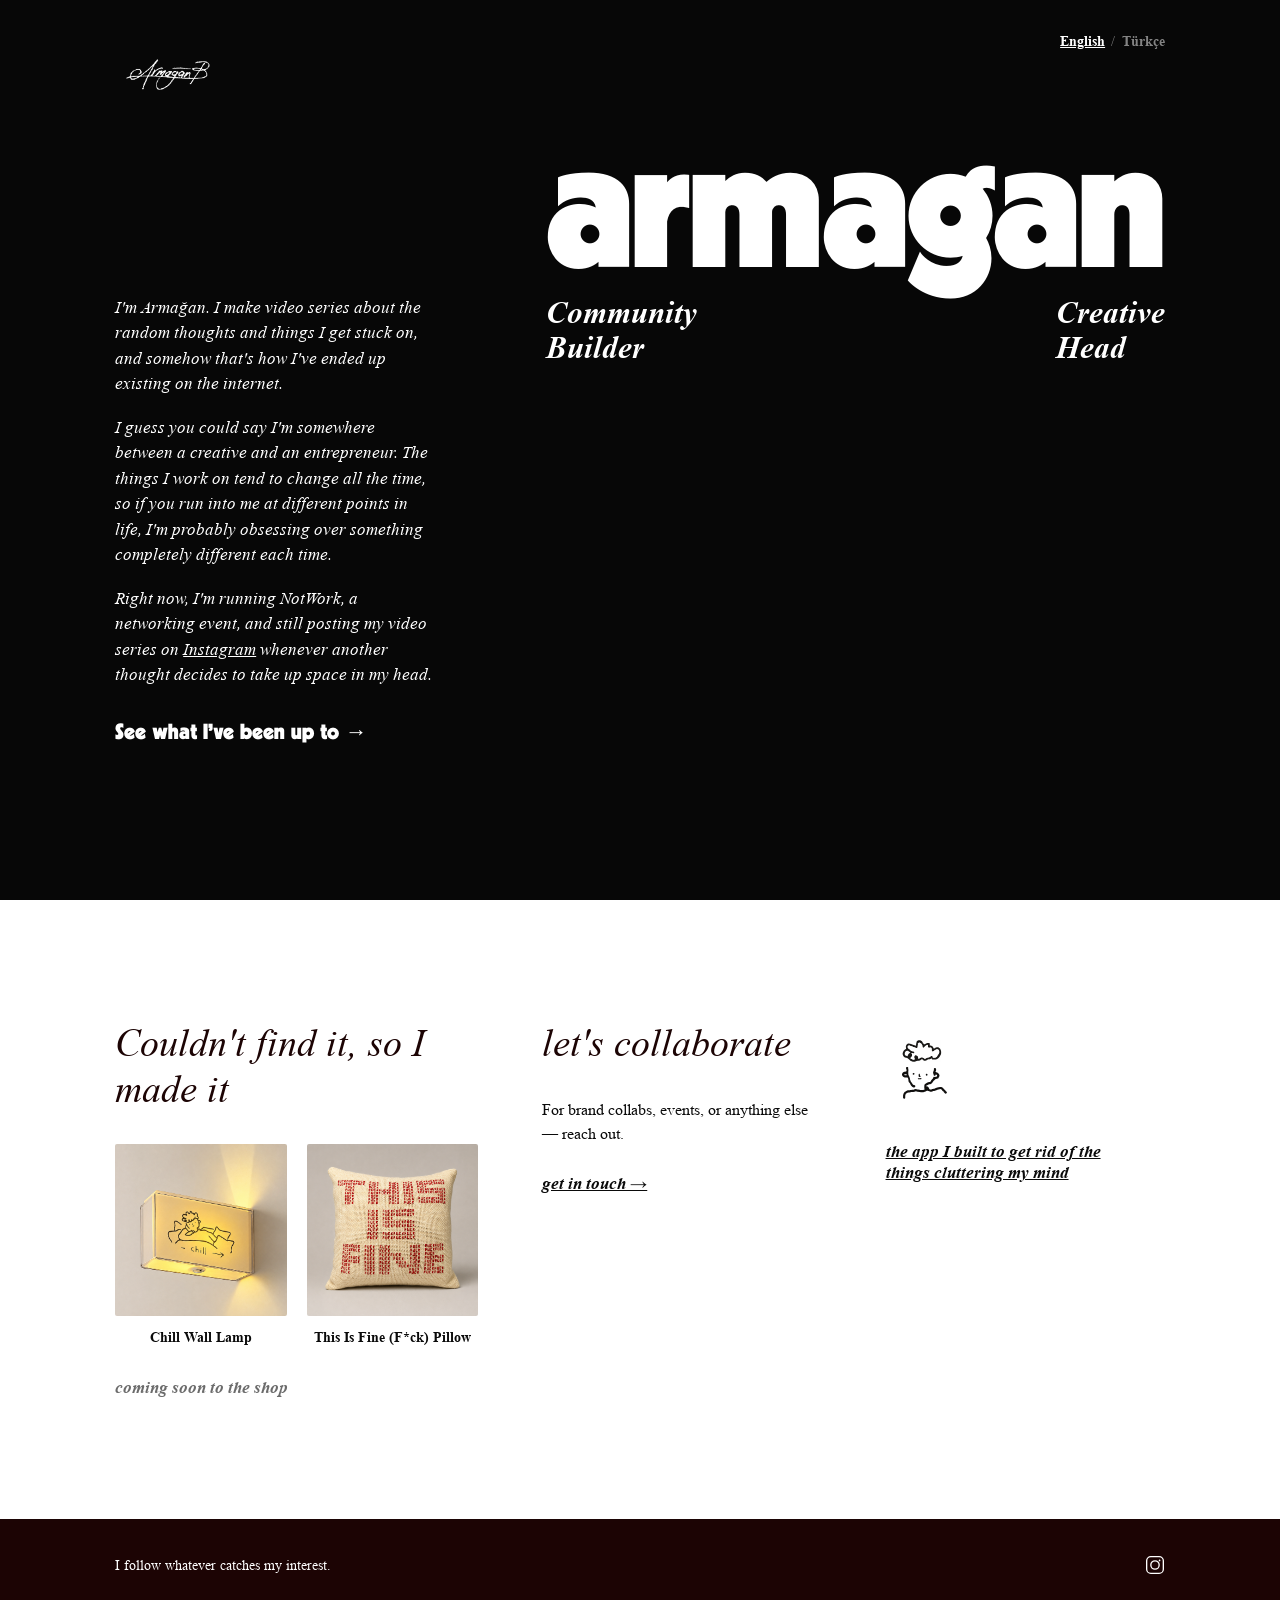
==== index.html @ 815c0c8a "Add Vercel Web Analytics tracking script to all pages Co-Authored-By: Claude Sonnet 5 <noreply@anthr" ====
<!DOCTYPE html>
<html lang="en">
<head>
  <meta charset="UTF-8" />
  <meta name="viewport" content="width=device-width, initial-scale=1.0" />
  <title>armagan</title>
  <link rel="stylesheet" href="assets/css/styles.css" />
</head>
<body>
  <main class="hero">
    <video class="hero__bg" autoplay muted loop playsinline>
      <source src="assets/img/banner_video_updated.mp4" type="video/mp4" />
    </video>
    <div class="hero__overlay"></div>

    <img class="hero__logo" src="assets/img/logo.png" alt="Armagan B signature logo" />

    <div class="lang-toggle">
      <button type="button" data-lang="en">English</button>
      <span>/</span>
      <button type="button" data-lang="tr">Türkçe</button>
    </div>

    <div class="hero__center">
      <h1 class="hero__name">armagan</h1>
      <div class="hero__tags">
        <span class="hero__tag" data-i18n="tag1">Community<br />Builder</span>
        <span class="hero__tag" data-i18n="tag2">Creative<br />Head</span>
      </div>
    </div>

    <div class="hero__intro">
      <p data-i18n="bio1">
        I'm Armağan. I make video series about the random thoughts and things I get stuck on,
        and somehow that's how I've ended up existing on the internet.
      </p>
      <p data-i18n="bio2">
        I guess you could say I'm somewhere between a creative and an entrepreneur. The things
        I work on tend to change all the time, so if you run into me at different points in
        life, I'm probably obsessing over something completely different each time.
      </p>
      <p data-i18n="bio3">
        Right now, I'm running NotWork, a networking event, and still posting my video series on
        <a href="https://www.instagram.com/armmagan/" target="_blank" rel="noopener">Instagram</a>
        whenever another thought decides to take up space in my head.
      </p>
      <p class="hero__more">
        <a href="updates.html" data-i18n="more">See what I've been up to &rarr;</a>
      </p>
    </div>
  </main>

  <section class="showcase">
    <div class="showcase__col showcase__col--shop">
      <h2 class="showcase__heading" data-i18n="shopHeading">shop</h2>
      <div class="showcase__products">
        <a class="showcase__product" href="chill-wall-lamp.html">
          <img class="showcase__swatch" src="assets/img/item-lamp.png" alt="Chill Wall Lamp" />
          <p class="showcase__product-name" data-i18n="item1Name">Chill Wall Lamp</p>
        </a>
        <div class="showcase__product">
          <img class="showcase__swatch" src="assets/img/item-pillow.png" alt="This Is Fine (F*ck) Pillow" />
          <p class="showcase__product-name" data-i18n="item2Name">This Is Fine (F*ck) Pillow</p>
        </div>
      </div>
      <span class="showcase__cta showcase__cta--soon" data-i18n="shopCta">coming soon to the shop</span>
    </div>

    <div class="showcase__col showcase__col--contact">
      <h2 class="showcase__heading" data-i18n="collabHeading">let's collaborate</h2>
      <p class="showcase__copy" data-i18n="collabCopy">For brand collabs, events, or anything else &mdash; reach out.</p>
      <a class="showcase__cta" href="mailto:armagan@notwork.me" data-i18n="collabCta">get in touch &rarr;</a>
    </div>

    <div class="showcase__col showcase__col--app">
      <a class="showcase__app" href="https://www.armaganbicer.com/pop">
        <img class="showcase__app-icon" src="assets/img/patlat-icon.svg" alt="Patlat" />
        <span class="showcase__cta" data-i18n="appCta">the app I built to get rid of the things cluttering my mind</span>
      </a>
    </div>
  </section>

  <footer class="site-footer">
    <p data-i18n="footer">made with curiosity, by armagan</p>
    <div class="site-footer__social">
      <a href="https://www.instagram.com/armmagan/" target="_blank" rel="noopener" aria-label="Instagram">
        <svg width="20" height="20" viewBox="0 0 24 24" fill="none" stroke="currentColor" stroke-width="1.6">
          <rect x="2" y="2" width="20" height="20" rx="5" />
          <circle cx="12" cy="12" r="5" />
          <circle cx="17.5" cy="6.5" r="1" fill="currentColor" stroke="none" />
        </svg>
      </a>
    </div>
  </footer>

  <script src="assets/js/i18n.js"></script>
  <script defer src="/_vercel/insights/script.js"></script>
</body>
</html>
---- assets/css/styles.css ----
@font-face {
  font-family: 'SwellTR';
  src: url('../fonts/SwellTR-Regular.otf') format('opentype');
  font-weight: normal;
  font-style: normal;
}

@font-face {
  font-family: 'Times New Roman';
  src: url('../fonts/Times New Roman.ttf') format('truetype');
  font-weight: normal;
  font-style: normal;
}

@font-face {
  font-family: 'Times New Roman';
  src: url('../fonts/Times New Roman Bold.ttf') format('truetype');
  font-weight: bold;
  font-style: normal;
}

@font-face {
  font-family: 'Times New Roman';
  src: url('../fonts/Times New Roman Italic.ttf') format('truetype');
  font-weight: normal;
  font-style: italic;
}

@font-face {
  font-family: 'Times New Roman';
  src: url('../fonts/Times New Roman Bold Italic.ttf') format('truetype');
  font-weight: bold;
  font-style: italic;
}

* {
  box-sizing: border-box;
}

html, body {
  margin: 0;
  padding: 0;
  height: 100%;
  background: #0a0a0a;
  color: #ffffff;
  font-family: 'Times New Roman', Times, serif;
}

a {
  color: inherit;
}

:root {
  --side-pad: clamp(24px, 9vw, 180px);
}

.hero {
  position: relative;
  z-index: 0;
  min-height: 100vh;
  padding: 40px var(--side-pad);
  display: grid;
  grid-template-columns: 1fr max-content;
  grid-template-rows: auto auto;
  align-content: center;
  column-gap: 110px;
  overflow: hidden;
}

.hero__bg {
  position: absolute;
  inset: 0;
  width: 100%;
  height: 100%;
  object-fit: cover;
  z-index: -2;
}

.hero__overlay {
  position: absolute;
  inset: 0;
  background: rgba(0, 0, 0, 0.35);
  z-index: -1;
}

.hero__logo {
  position: absolute;
  top: 32px;
  left: var(--side-pad);
  width: 112px;
  height: auto;
  z-index: 2;
}

.lang-toggle {
  position: absolute;
  top: 32px;
  right: var(--side-pad);
  z-index: 2;
  display: flex;
  align-items: center;
  gap: 6px;
  font-family: 'Times New Roman', Times, serif;
  font-size: 14px;
  letter-spacing: 0.05em;
}

.lang-toggle button {
  background: none;
  border: none;
  padding: 0;
  color: inherit;
  font-family: inherit;
  font-size: inherit;
  font-weight: bold;
  cursor: pointer;
  opacity: 0.5;
}

.lang-toggle button.is-active {
  opacity: 1;
  text-decoration: underline;
}

.lang-toggle span {
  opacity: 0.5;
}

.hero__center {
  display: contents;
}

.hero__name {
  grid-column: 2;
  grid-row: 1;
  font-family: 'SwellTR', cursive;
  font-weight: normal;
  font-size: clamp(90px, 14vw, 220px);
  line-height: 0.9;
  margin: 0;
}

.hero__tags {
  grid-column: 2;
  grid-row: 2;
  display: flex;
  justify-content: space-between;
  width: 100%;
  margin-top: 0;
}

.hero__tag {
  font-family: 'Times New Roman', Times, serif;
  font-weight: bold;
  font-style: italic;
  font-size: clamp(20px, 2.4vw, 32px);
  line-height: 1.15;
}

.hero__intro {
  grid-column: 1;
  grid-row: 2;
  align-self: start;
  justify-self: start;
  max-width: 380px;
  font-size: 17px;
  line-height: 1.5;
}

.hero__intro p {
  margin: 0 0 18px;
}

.hero__intro p:not(.hero__more) {
  font-style: italic;
}

.hero__intro a {
  text-decoration: underline;
}

.hero__more {
  margin-top: 28px !important;
}

.hero__more a {
  font-family: 'SwellTR', cursive;
  font-size: 22px;
  text-decoration: none;
}

@media (max-width: 900px) {
  .hero {
    grid-template-columns: 1fr;
    grid-template-rows: auto auto auto;
    row-gap: 24px;
    padding: 24px;
  }

  .hero__name {
    grid-column: 1;
    grid-row: 1;
  }

  .hero__tags {
    grid-column: 1;
    grid-row: 2;
  }

  .hero__intro {
    grid-column: 1;
    grid-row: 3;
    max-width: none;
  }
}

html:has(body.updates-page) {
  background: #ffffff;
}

body.updates-page,
body.product-page {
  height: auto;
  min-height: 100vh;
  background: #ffffff;
  color: #0a0a0a;
}

.product {
  display: flex;
  flex-wrap: wrap;
  gap: 64px;
  padding: 40px var(--side-pad) 100px;
  align-items: flex-start;
}

.product__media {
  flex: 1 1 380px;
  max-width: 480px;
}

.product__media img {
  display: block;
  width: 100%;
  border-radius: 2px;
}

.product__info {
  flex: 1 1 320px;
  max-width: 480px;
  padding-top: 16px;
}

.product__title {
  font-family: 'SwellTR', cursive;
  font-weight: normal;
  font-size: clamp(32px, 4.6vw, 56px);
  line-height: 1;
  margin: 0 0 20px;
  color: #1c0404;
}

.product__desc {
  font-size: 17px;
  line-height: 1.6;
  margin: 0 0 28px;
}

@media (max-width: 900px) {
  .product {
    padding: 24px 24px 64px;
  }
}

.page-nav {
  position: relative;
  display: flex;
  justify-content: space-between;
  align-items: center;
  padding: 32px var(--side-pad) 0;
}

.page-nav__back {
  margin: 0;
  font-weight: bold;
}

.updates-header {
  padding: 56px var(--side-pad) 20px;
  text-align: center;
}

.updates-header__title {
  font-family: 'SwellTR', cursive;
  font-weight: normal;
  font-style: normal;
  font-size: clamp(48px, 8vw, 110px);
  line-height: 1;
  margin: 0;
  color: #1c0404;
}

.updates-list {
  padding: 40px var(--side-pad) 100px;
  display: flex;
  flex-direction: column;
  gap: 80px;
}

.update-item {
  display: flex;
  flex-direction: column;
  align-items: flex-start;
  text-align: left;
  width: 100%;
  max-width: 720px;
  margin: 0 auto;
}

.update-item__head {
  display: flex;
  flex-direction: column;
  align-items: flex-start;
  gap: 8px;
}

.update-item__title {
  font-family: 'SwellTR', cursive;
  font-weight: normal;
  font-style: normal;
  font-size: clamp(32px, 4.6vw, 60px);
  line-height: 1;
  margin: 0;
  color: #1c0404;
}

.update-item__tag {
  font-style: italic;
  font-weight: normal;
  font-size: clamp(15px, 1.4vw, 19px);
  white-space: nowrap;
  opacity: 0.8;
}

.update-item__cta {
  display: inline-block;
  margin: -8px 0 28px;
}

.update-item__desc {
  max-width: 640px;
  margin: 14px 0 28px;
  font-size: clamp(15px, 1.4vw, 19px);
  line-height: 1.6;
}

.update-item__media--video {
  position: relative;
  width: 100%;
  max-width: 720px;
  aspect-ratio: 16 / 9;
}

.update-item__media--video iframe {
  position: absolute;
  inset: 0;
  width: 100%;
  height: 100%;
  border: 0;
}

.update-item__media--instagram {
  max-width: 540px;
}

.update-item__media--pair {
  display: flex;
  justify-content: flex-start;
  flex-wrap: wrap;
  gap: 24px;
  max-width: none;
  width: 100%;
}

.update-item__media--pair blockquote {
  flex: 1 1 320px;
  max-width: 400px;
}

.update-item__shot {
  display: block;
  flex: 1 1 220px;
  max-width: 260px;
  border-radius: 12px;
  border: 1px solid rgba(10, 10, 10, 0.12);
}

.updates-list__more {
  text-align: center;
  font-style: italic;
  opacity: 0.65;
  margin-top: 10px;
}

@media (max-width: 900px) {
  .page-nav,
  .updates-header,
  .updates-list {
    padding-left: 24px;
    padding-right: 24px;
  }

  .updates-list {
    gap: 56px;
  }
}

.showcase--single {
  grid-template-columns: 1fr;
  padding: 20px var(--side-pad) 100px;
}

.showcase {
  display: grid;
  grid-template-columns: 1.3fr 1fr 1fr;
  gap: 64px;
  padding: 120px var(--side-pad);
  background: #ffffff;
  color: #0a0a0a;
}

.showcase__heading {
  font-family: 'Times New Roman', Times, serif;
  font-style: italic;
  font-weight: normal;
  font-size: clamp(28px, 3vw, 42px);
  margin: 0 0 32px;
  color: #1c0404;
}

.showcase__products {
  display: flex;
  gap: 20px;
  margin-bottom: 32px;
}

.showcase__product {
  flex: 1;
  text-align: center;
  display: block;
  color: inherit;
  text-decoration: none;
}

.showcase__swatch {
  display: block;
  width: 100%;
  aspect-ratio: 1;
  object-fit: cover;
  border-radius: 2px;
  margin-bottom: 12px;
}

.showcase__product-name {
  margin: 0;
  font-weight: bold;
  font-size: 14px;
}

.showcase__product-price {
  margin: 4px 0 0;
  font-size: 13px;
  opacity: 0.65;
}

.showcase__copy {
  max-width: 320px;
  font-size: 16px;
  line-height: 1.5;
  margin: 0 0 28px;
}

.showcase__cta {
  display: inline-block;
  font-weight: bold;
  font-style: italic;
  font-size: 17px;
  text-decoration: underline;
}

.showcase__col--app {
  display: flex;
  align-items: flex-start;
}

.showcase__app {
  display: block;
  color: inherit;
  text-decoration: none;
  max-width: 220px;
}

.showcase__app-icon {
  display: block;
  width: 72px;
  height: auto;
  margin-bottom: 20px;
}

.showcase__app .showcase__cta {
  display: block;
}

.showcase__cta--soon {
  text-decoration: none;
  opacity: 0.6;
  cursor: default;
}

@media (max-width: 900px) {
  .showcase {
    grid-template-columns: 1fr;
    gap: 64px;
    padding: 64px 24px;
  }
}

.site-footer {
  background: #1c0404;
  color: #ffffff;
  padding: 24px var(--side-pad);
  display: flex;
  align-items: center;
  justify-content: space-between;
  font-size: 14px;
}

.site-footer__social {
  display: flex;
  gap: 12px;
}

.site-footer__social a {
  display: inline-flex;
}
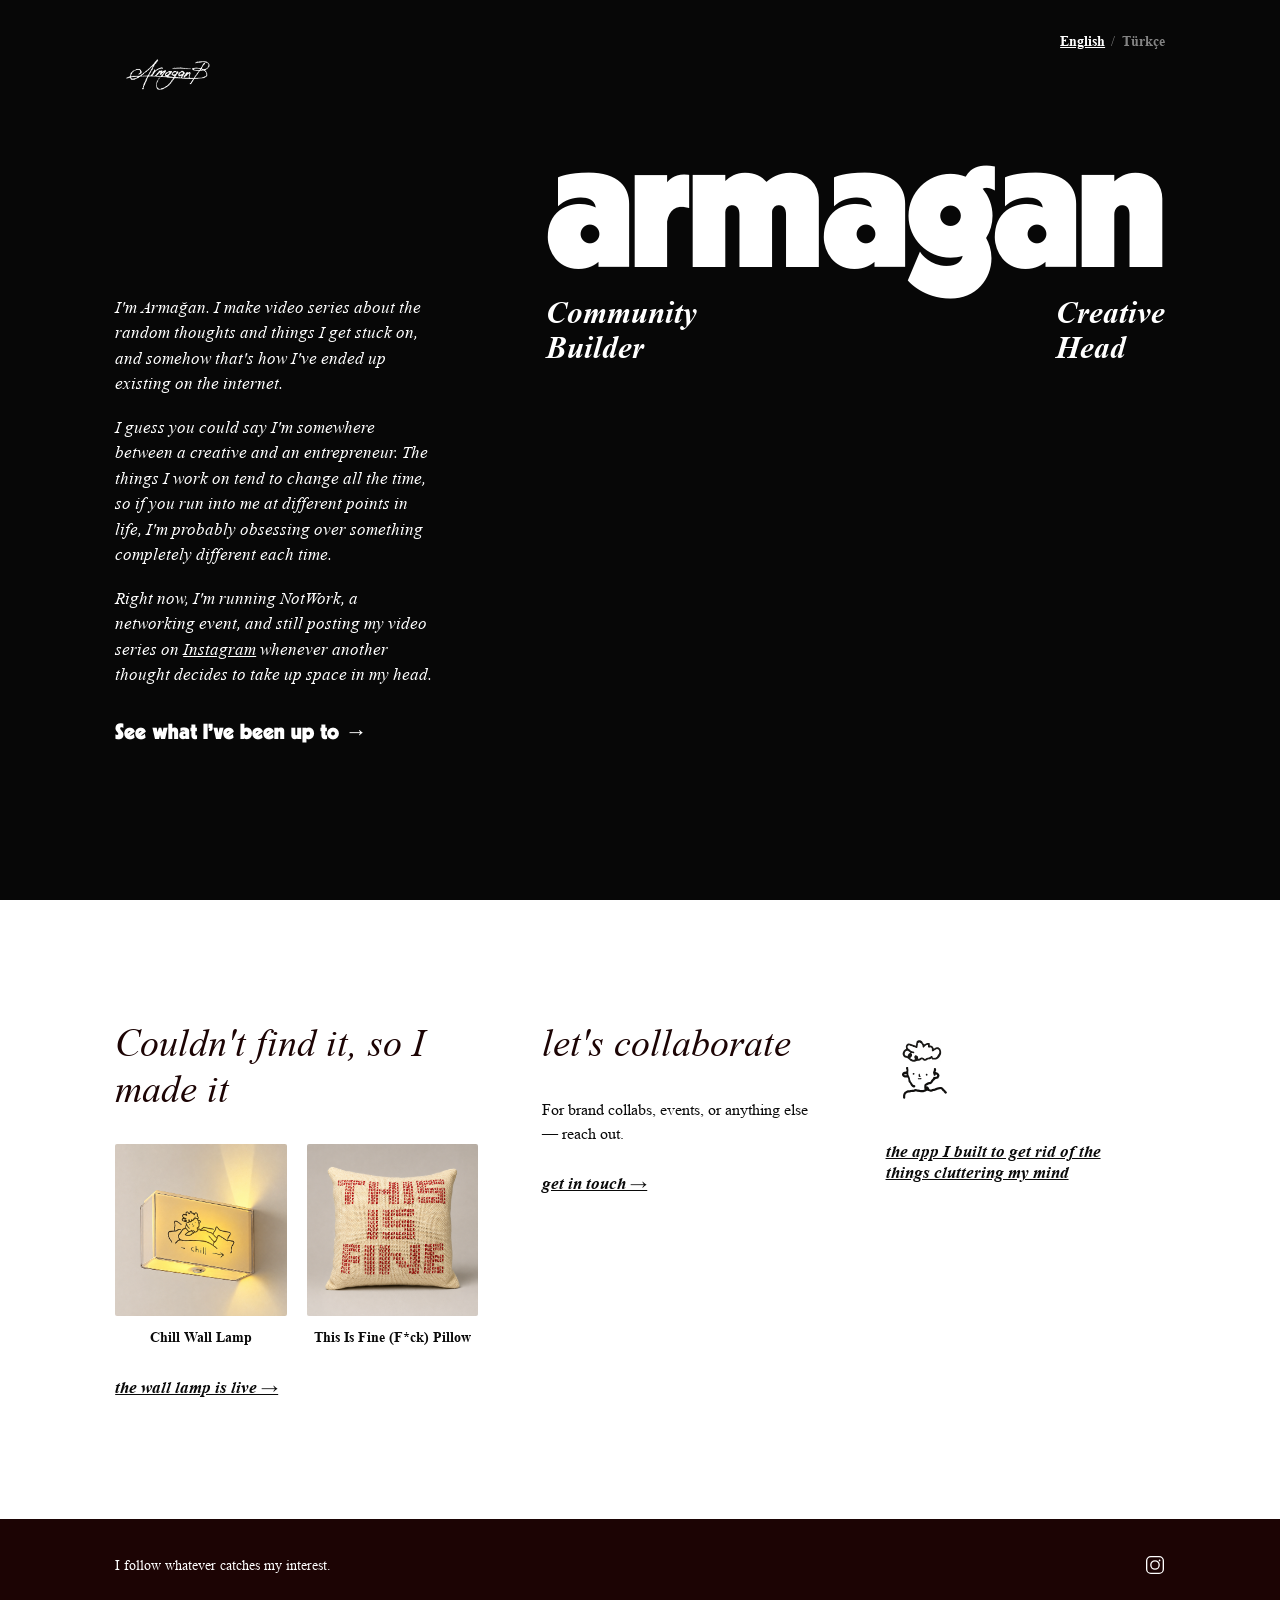
==== commit 57af6c6d: "Build out Chill Wall Lamp product page with real gallery and Shopier link - Add lifestyle photos, co" ====
--- a/index.html
+++ b/index.html
@@ -63,7 +63,7 @@
           <p class="showcase__product-name" data-i18n="item2Name">This Is Fine (F*ck) Pillow</p>
         </div>
       </div>
-      <span class="showcase__cta showcase__cta--soon" data-i18n="shopCta">coming soon to the shop</span>
+      <a class="showcase__cta" href="chill-wall-lamp.html" data-i18n="shopCta">the wall lamp is live &rarr;</a>
     </div>
 
     <div class="showcase__col showcase__col--contact">
--- a/assets/css/styles.css
+++ b/assets/css/styles.css
@@ -234,14 +234,34 @@
   align-items: flex-start;
 }
 
-.product__media {
+.product__media,
+.product__gallery {
   flex: 1 1 380px;
   max-width: 480px;
 }
 
-.product__media img {
-  display: block;
-  width: 100%;
+.product__media img,
+.product__gallery-main {
+  display: block;
+  width: 100%;
+  border-radius: 2px;
+}
+
+.product__gallery-main {
+  margin-bottom: 12px;
+}
+
+.product__gallery-grid {
+  display: grid;
+  grid-template-columns: repeat(3, 1fr);
+  gap: 10px;
+}
+
+.product__gallery-grid img {
+  display: block;
+  width: 100%;
+  aspect-ratio: 1;
+  object-fit: cover;
   border-radius: 2px;
 }
 
@@ -249,6 +269,54 @@
   flex: 1 1 320px;
   max-width: 480px;
   padding-top: 16px;
+}
+
+.product__price {
+  font-weight: bold;
+  font-size: 17px;
+  margin: -10px 0 20px;
+  opacity: 0.8;
+}
+
+.product__options {
+  margin: 0 0 24px;
+}
+
+.product__options-label {
+  font-weight: bold;
+  font-size: 13px;
+  text-transform: uppercase;
+  letter-spacing: 0.04em;
+  margin: 0 0 10px;
+  opacity: 0.7;
+}
+
+.product__swatches {
+  display: flex;
+  gap: 10px;
+}
+
+.product__swatch {
+  display: inline-block;
+  width: 26px;
+  height: 26px;
+  border-radius: 50%;
+  border: 1px solid rgba(10, 10, 10, 0.2);
+}
+
+.product__designs-chart {
+  display: block;
+  width: 100%;
+  max-width: 320px;
+  border-radius: 4px;
+  border: 1px solid rgba(10, 10, 10, 0.1);
+}
+
+.product__note {
+  font-size: 14px;
+  font-style: italic;
+  opacity: 0.75;
+  margin: 0 0 24px;
 }
 
 .product__title {
@@ -298,6 +366,16 @@
   line-height: 1;
   margin: 0;
   color: #1c0404;
+}
+
+.updates-header__note {
+  margin: 16px 0 0;
+  font-size: 14px;
+  font-style: italic;
+}
+
+.updates-header__note a {
+  text-decoration: underline;
 }
 
 .updates-list {
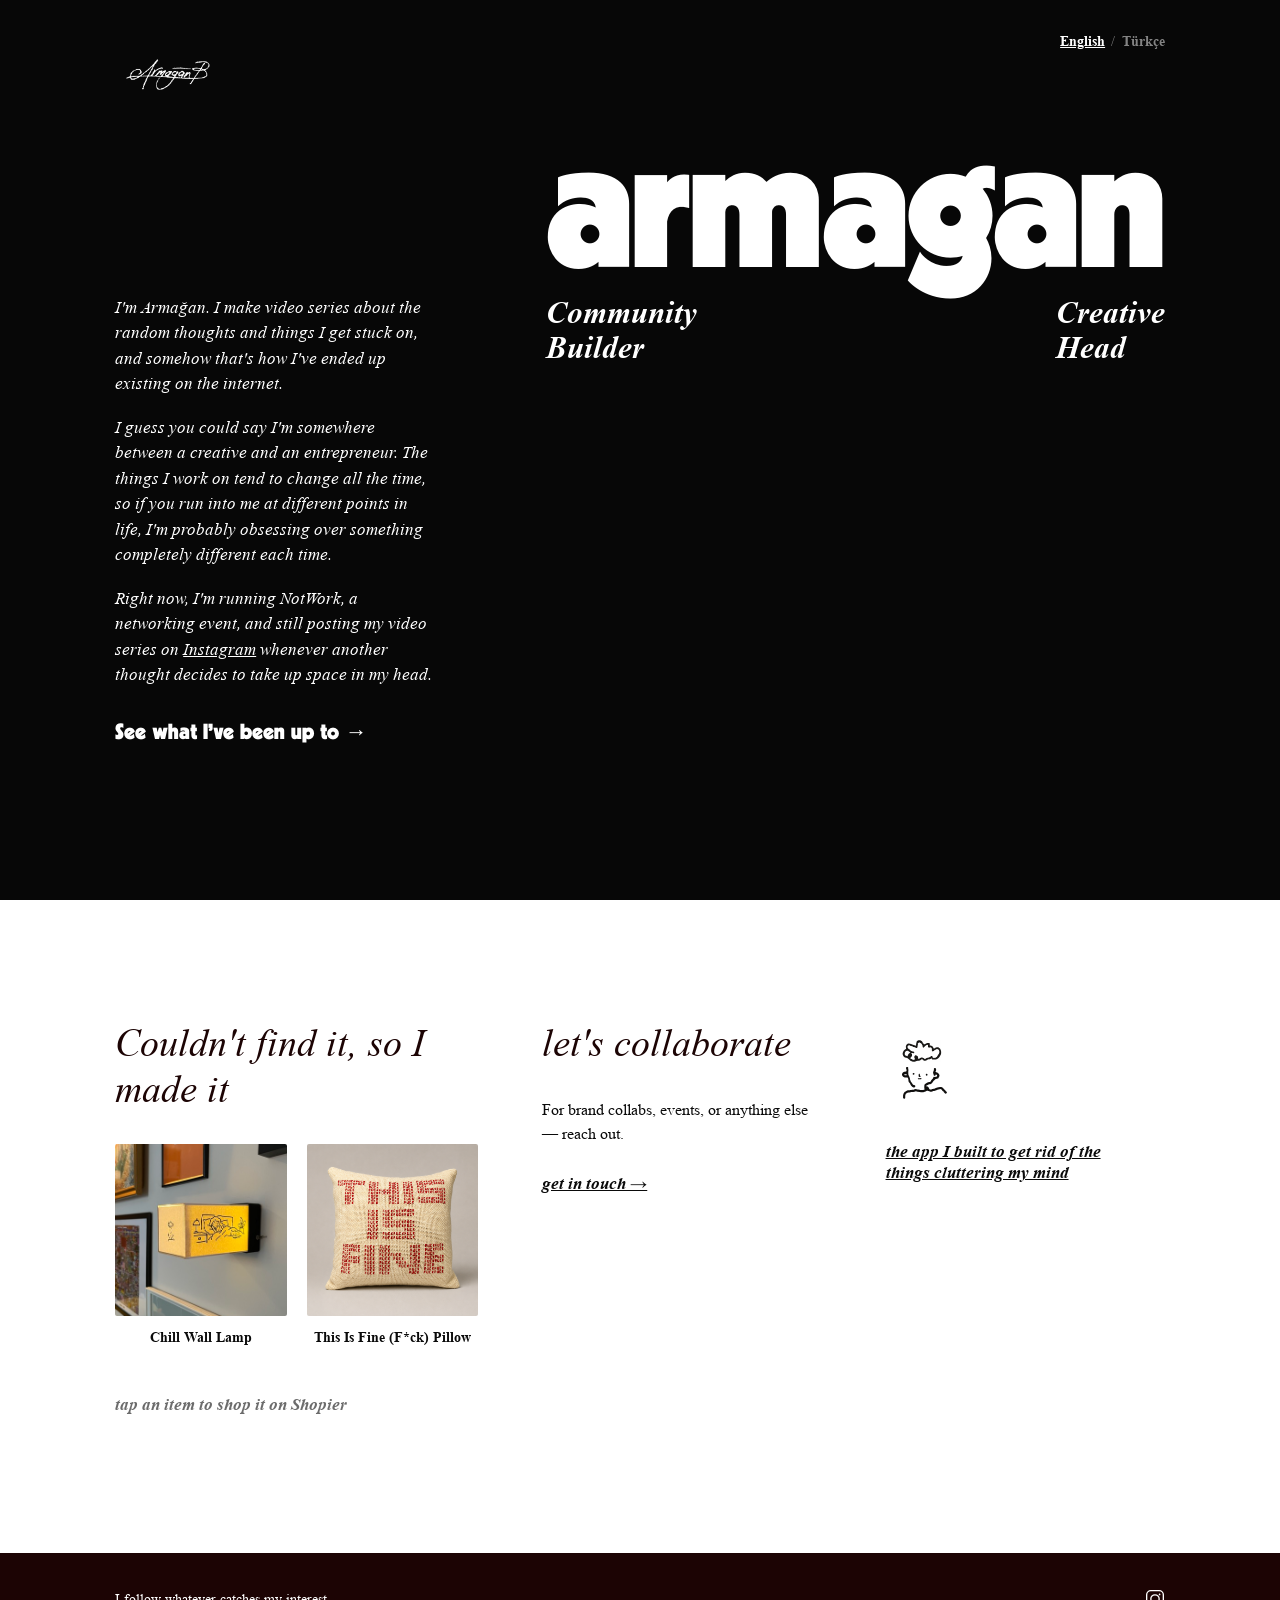
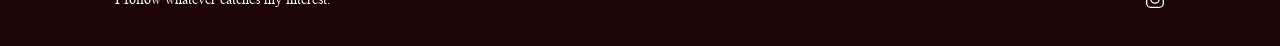
==== commit 69225798: "Link shop products directly to Shopier, use real lamp photos only - Remove the old placeholder lamp " ====
--- a/index.html
+++ b/index.html
@@ -54,16 +54,16 @@
     <div class="showcase__col showcase__col--shop">
       <h2 class="showcase__heading" data-i18n="shopHeading">shop</h2>
       <div class="showcase__products">
-        <a class="showcase__product" href="chill-wall-lamp.html">
-          <img class="showcase__swatch" src="assets/img/item-lamp.png" alt="Chill Wall Lamp" />
+        <a class="showcase__product" href="https://www.shopier.com/armmagan/50917402" target="_blank" rel="noopener">
+          <img class="showcase__swatch" src="assets/img/lamp-scene-gallery.jpg" alt="Chill Wall Lamp" />
           <p class="showcase__product-name" data-i18n="item1Name">Chill Wall Lamp</p>
         </a>
-        <div class="showcase__product">
+        <a class="showcase__product" href="https://www.shopier.com/armmagan/50918622" target="_blank" rel="noopener">
           <img class="showcase__swatch" src="assets/img/item-pillow.png" alt="This Is Fine (F*ck) Pillow" />
           <p class="showcase__product-name" data-i18n="item2Name">This Is Fine (F*ck) Pillow</p>
-        </div>
+        </a>
       </div>
-      <a class="showcase__cta" href="chill-wall-lamp.html" data-i18n="shopCta">the wall lamp is live &rarr;</a>
+      <p class="showcase__cta showcase__cta--soon" data-i18n="shopCta">tap an item to shop it on Shopier</p>
     </div>
 
     <div class="showcase__col showcase__col--contact">
--- a/assets/css/styles.css
+++ b/assets/css/styles.css
@@ -253,7 +253,7 @@
 
 .product__gallery-grid {
   display: grid;
-  grid-template-columns: repeat(3, 1fr);
+  grid-template-columns: repeat(2, 1fr);
   gap: 10px;
 }
 
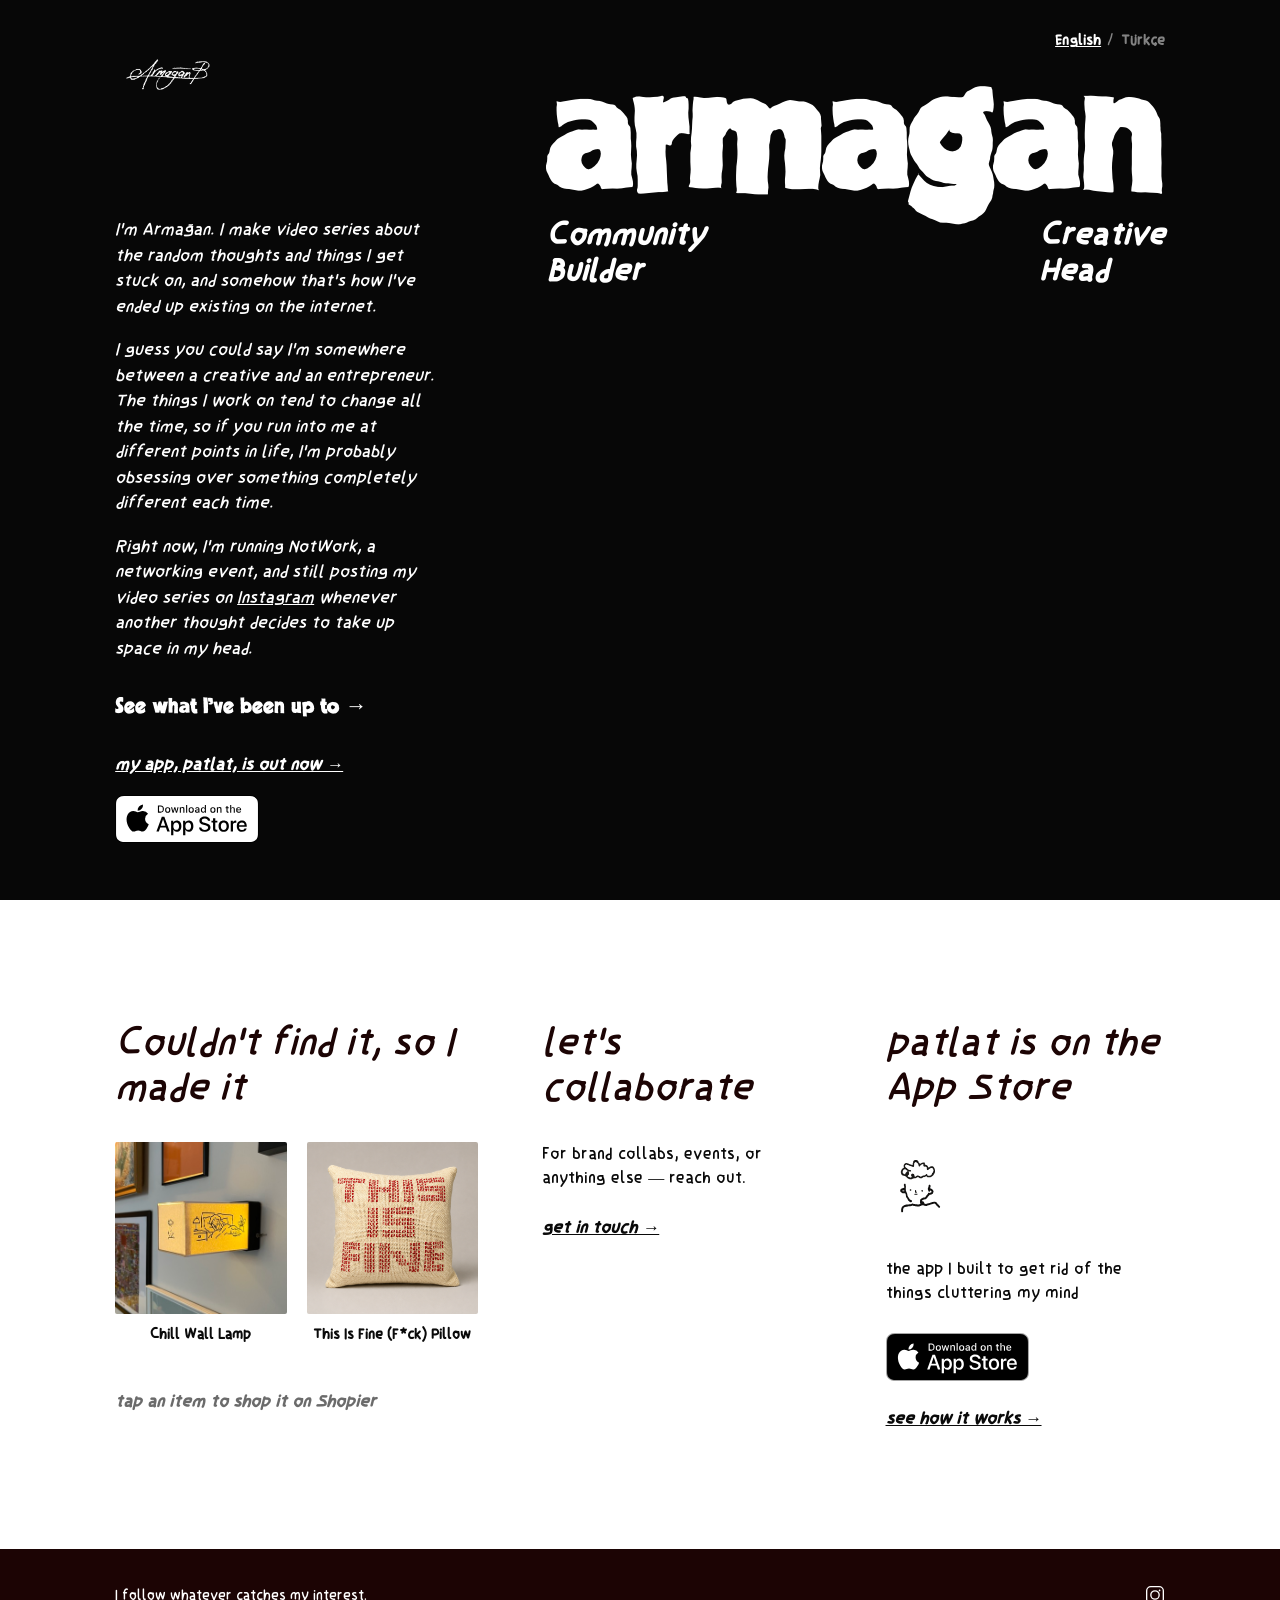
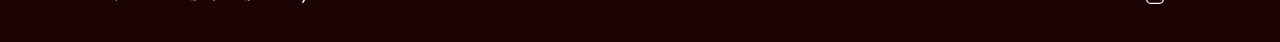
==== commit 8ba56cf6: "Add the patlat App Store badge + CTAs to the front page patlat is live on the App Store (https://app" ====
--- a/index.html
+++ b/index.html
@@ -47,6 +47,14 @@
       <p class="hero__more">
         <a href="updates.html" data-i18n="more">See what I've been up to &rarr;</a>
       </p>
+
+      <div class="hero__app">
+        <a class="hero__app-link" href="patlat-app/" data-i18n="appHero">my app, patlat, is out now &rarr;</a>
+        <a class="appstore-badge" href="https://apps.apple.com/us/app/patlat/id6810761516">
+          <img class="appstore-badge__img appstore-badge__en" src="assets/img/appstore/badge-white-en.svg" alt="Download patlat on the App Store" />
+          <img class="appstore-badge__img appstore-badge__tr" src="assets/img/appstore/badge-white-tr.svg" alt="patlat'ı App Store'dan indir" />
+        </a>
+      </div>
     </div>
   </main>
 
@@ -73,10 +81,18 @@
     </div>
 
     <div class="showcase__col showcase__col--app">
-      <a class="showcase__app" href="https://www.armaganbicer.com/pop">
+      <h2 class="showcase__heading" data-i18n="appHeading">patlat is on the App Store</h2>
+      <a class="showcase__app-iconlink" href="patlat-app/" aria-label="patlat">
         <img class="showcase__app-icon" src="assets/img/patlat-icon.svg" alt="Patlat" />
-        <span class="showcase__cta" data-i18n="appCta">the app I built to get rid of the things cluttering my mind</span>
       </a>
+      <p class="showcase__copy" data-i18n="appCta">the app I built to get rid of the things cluttering my mind</p>
+      <p class="showcase__badge">
+        <a class="appstore-badge" href="https://apps.apple.com/us/app/patlat/id6810761516">
+          <img class="appstore-badge__img appstore-badge__en" src="assets/img/appstore/badge-black-en.svg" alt="Download patlat on the App Store" />
+          <img class="appstore-badge__img appstore-badge__tr" src="assets/img/appstore/badge-black-tr.svg" alt="patlat'ı App Store'dan indir" />
+        </a>
+      </p>
+      <a class="showcase__cta" href="patlat-app/" data-i18n="appLearn">see how it works &rarr;</a>
     </div>
   </section>
 
--- a/assets/css/styles.css
+++ b/assets/css/styles.css
@@ -1,36 +1,15 @@
 @font-face {
-  font-family: 'SwellTR';
-  src: url('../fonts/SwellTR-Regular.otf') format('opentype');
+  font-family: 'Armiell';
+  src: url('../fonts/Armiell-Regular.otf') format('opentype');
   font-weight: normal;
   font-style: normal;
 }
 
 @font-face {
-  font-family: 'Times New Roman';
-  src: url('../fonts/Times New Roman.ttf') format('truetype');
+  font-family: 'Armi';
+  src: url('../fonts/Armi-Regular.ttf') format('truetype');
   font-weight: normal;
   font-style: normal;
-}
-
-@font-face {
-  font-family: 'Times New Roman';
-  src: url('../fonts/Times New Roman Bold.ttf') format('truetype');
-  font-weight: bold;
-  font-style: normal;
-}
-
-@font-face {
-  font-family: 'Times New Roman';
-  src: url('../fonts/Times New Roman Italic.ttf') format('truetype');
-  font-weight: normal;
-  font-style: italic;
-}
-
-@font-face {
-  font-family: 'Times New Roman';
-  src: url('../fonts/Times New Roman Bold Italic.ttf') format('truetype');
-  font-weight: bold;
-  font-style: italic;
 }
 
 * {
@@ -43,7 +22,7 @@
   height: 100%;
   background: #0a0a0a;
   color: #ffffff;
-  font-family: 'Times New Roman', Times, serif;
+  font-family: 'Armi', 'Times New Roman', Times, serif;
 }
 
 a {
@@ -100,7 +79,7 @@
   display: flex;
   align-items: center;
   gap: 6px;
-  font-family: 'Times New Roman', Times, serif;
+  font-family: 'Armi', 'Times New Roman', Times, serif;
   font-size: 14px;
   letter-spacing: 0.05em;
 }
@@ -133,7 +112,7 @@
 .hero__name {
   grid-column: 2;
   grid-row: 1;
-  font-family: 'SwellTR', cursive;
+  font-family: 'Armiell', cursive;
   font-weight: normal;
   font-size: clamp(90px, 14vw, 220px);
   line-height: 0.9;
@@ -150,7 +129,7 @@
 }
 
 .hero__tag {
-  font-family: 'Times New Roman', Times, serif;
+  font-family: 'Armi', 'Times New Roman', Times, serif;
   font-weight: bold;
   font-style: italic;
   font-size: clamp(20px, 2.4vw, 32px);
@@ -184,7 +163,7 @@
 }
 
 .hero__more a {
-  font-family: 'SwellTR', cursive;
+  font-family: 'Armiell', cursive;
   font-size: 22px;
   text-decoration: none;
 }
@@ -320,7 +299,7 @@
 }
 
 .product__title {
-  font-family: 'SwellTR', cursive;
+  font-family: 'Armiell', cursive;
   font-weight: normal;
   font-size: clamp(32px, 4.6vw, 56px);
   line-height: 1;
@@ -359,7 +338,7 @@
 }
 
 .updates-header__title {
-  font-family: 'SwellTR', cursive;
+  font-family: 'Armiell', cursive;
   font-weight: normal;
   font-style: normal;
   font-size: clamp(48px, 8vw, 110px);
@@ -403,7 +382,7 @@
 }
 
 .update-item__title {
-  font-family: 'SwellTR', cursive;
+  font-family: 'Armiell', cursive;
   font-weight: normal;
   font-style: normal;
   font-size: clamp(32px, 4.6vw, 60px);
@@ -478,6 +457,48 @@
   font-style: italic;
   opacity: 0.65;
   margin-top: 10px;
+}
+
+.updates-list__more a {
+  text-decoration: underline;
+}
+
+.pm-list {
+  margin: 0;
+  padding: 0;
+  list-style: none;
+  display: flex;
+  flex-direction: column;
+  gap: 16px;
+  max-width: 640px;
+}
+
+.pm-list li {
+  font-size: clamp(15px, 1.4vw, 19px);
+  line-height: 1.6;
+}
+
+.pm-shots {
+  display: flex;
+  gap: 16px;
+  overflow-x: auto;
+  padding: 8px var(--side-pad) 40px;
+  -webkit-overflow-scrolling: touch;
+}
+
+.pm-shots img {
+  flex: 0 0 auto;
+  width: 220px;
+  border-radius: 16px;
+  border: 1px solid rgba(10, 10, 10, 0.1);
+}
+
+html[lang="en"] .pm-shots--tr {
+  display: none;
+}
+
+html[lang="tr"] .pm-shots--en {
+  display: none;
 }
 
 @media (max-width: 900px) {
@@ -508,7 +529,7 @@
 }
 
 .showcase__heading {
-  font-family: 'Times New Roman', Times, serif;
+  font-family: 'Armi', 'Times New Roman', Times, serif;
   font-style: italic;
   font-weight: normal;
   font-size: clamp(28px, 3vw, 42px);
@@ -567,26 +588,68 @@
 }
 
 .showcase__col--app {
-  display: flex;
-  align-items: flex-start;
-}
-
-.showcase__app {
-  display: block;
-  color: inherit;
-  text-decoration: none;
-  max-width: 220px;
+  display: block;
+}
+
+.showcase__app-iconlink {
+  display: inline-block;
+  line-height: 0;
 }
 
 .showcase__app-icon {
   display: block;
-  width: 72px;
+  width: 64px;
   height: auto;
   margin-bottom: 20px;
 }
 
-.showcase__app .showcase__cta {
-  display: block;
+.showcase__badge {
+  margin: 0 0 24px;
+}
+
+/* official App Store badge — keep Apple's artwork unaltered, min height 40px,
+   at least a quarter of the badge height as clear space around it */
+.appstore-badge {
+  display: inline-block;
+  line-height: 0;
+}
+
+.appstore-badge__img {
+  display: block;
+  height: 48px;
+  width: auto;
+}
+
+.appstore-badge:focus-visible {
+  outline: 2px solid currentColor;
+  outline-offset: 6px;
+}
+
+html[lang="en"] .appstore-badge__tr {
+  display: none;
+}
+
+html[lang="tr"] .appstore-badge__en {
+  display: none;
+}
+
+.hero__app {
+  margin-top: 30px;
+  display: flex;
+  flex-direction: column;
+  align-items: flex-start;
+  gap: 16px;
+}
+
+.hero__app-link {
+  font-weight: bold;
+  font-style: italic;
+  font-size: 17px;
+  text-decoration: underline;
+}
+
+.pm-cta {
+  margin: 28px 0 0;
 }
 
 .showcase__cta--soon {
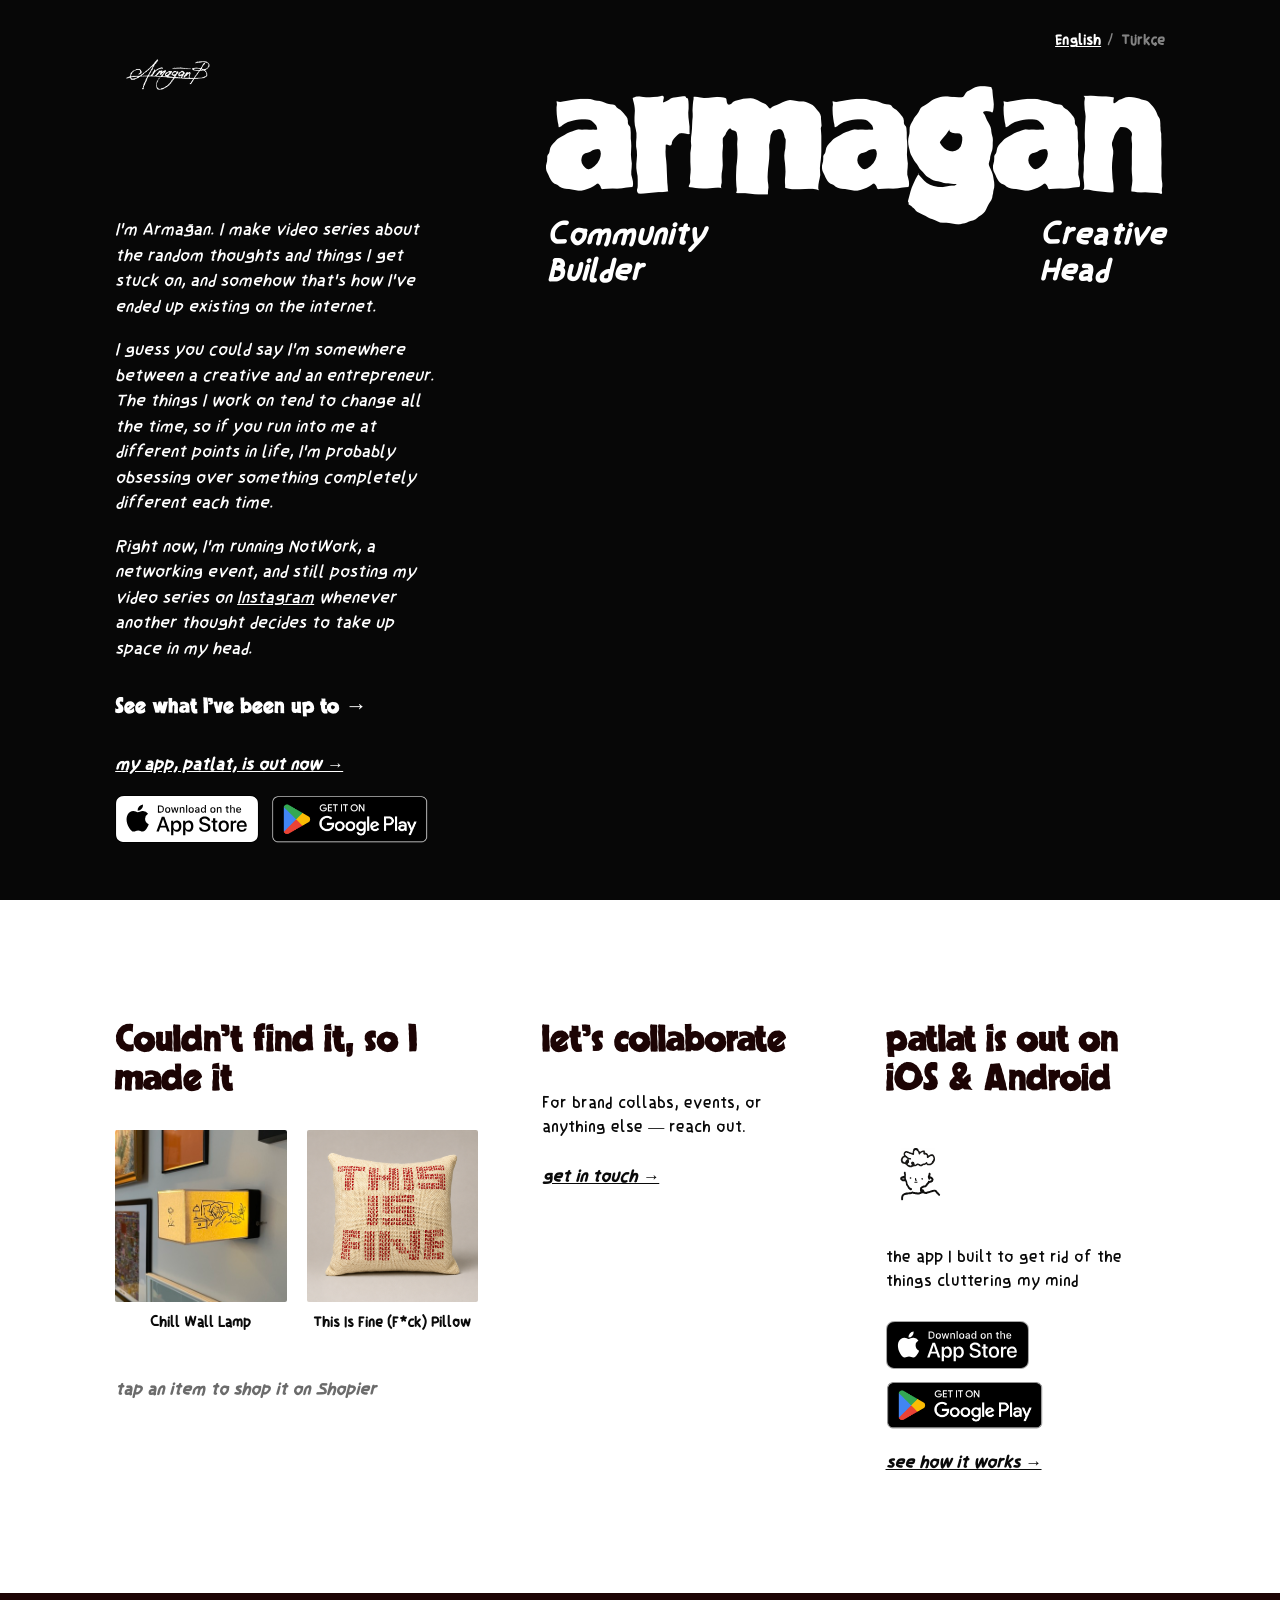
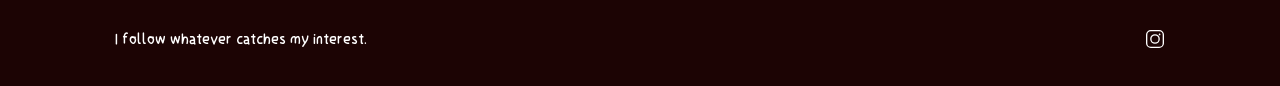
==== commit 15ede02d: "Add Google Play badge + link; section headings in Armiell Co-Authored-By: Claude Sonnet 5.5 <noreply" ====
--- a/index.html
+++ b/index.html
@@ -50,10 +50,16 @@
 
       <div class="hero__app">
         <a class="hero__app-link" href="patlat-app/" data-i18n="appHero">my app, patlat, is out now &rarr;</a>
+        <div class="hero__app-badges">
         <a class="appstore-badge" href="https://apps.apple.com/us/app/patlat/id6810761516">
           <img class="appstore-badge__img appstore-badge__en" src="assets/img/appstore/badge-white-en.svg" alt="Download patlat on the App Store" />
           <img class="appstore-badge__img appstore-badge__tr" src="assets/img/appstore/badge-white-tr.svg" alt="patlat'ı App Store'dan indir" />
         </a>
+        <a class="appstore-badge" href="https://play.google.com/store/apps/details?id=com.armaganbicer.patlat">
+          <img class="appstore-badge__img appstore-badge__en" src="assets/img/googleplay/badge-en.png" alt="Get patlat on Google Play" />
+          <img class="appstore-badge__img appstore-badge__tr" src="assets/img/googleplay/badge-tr.png" alt="patlat'ı Google Play'den edinin" />
+        </a>
+        </div>
       </div>
     </div>
   </main>
@@ -91,6 +97,10 @@
           <img class="appstore-badge__img appstore-badge__en" src="assets/img/appstore/badge-black-en.svg" alt="Download patlat on the App Store" />
           <img class="appstore-badge__img appstore-badge__tr" src="assets/img/appstore/badge-black-tr.svg" alt="patlat'ı App Store'dan indir" />
         </a>
+        <a class="appstore-badge" href="https://play.google.com/store/apps/details?id=com.armaganbicer.patlat">
+          <img class="appstore-badge__img appstore-badge__en" src="assets/img/googleplay/badge-en.png" alt="Get patlat on Google Play" />
+          <img class="appstore-badge__img appstore-badge__tr" src="assets/img/googleplay/badge-tr.png" alt="patlat'ı Google Play'den edinin" />
+        </a>
       </p>
       <a class="showcase__cta" href="patlat-app/" data-i18n="appLearn">see how it works &rarr;</a>
     </div>
--- a/assets/css/styles.css
+++ b/assets/css/styles.css
@@ -529,8 +529,8 @@
 }
 
 .showcase__heading {
-  font-family: 'Armi', 'Times New Roman', Times, serif;
-  font-style: italic;
+  font-family: 'Armiell', cursive;
+  font-style: normal;
   font-weight: normal;
   font-size: clamp(28px, 3vw, 42px);
   margin: 0 0 32px;
@@ -607,6 +607,15 @@
   margin: 0 0 24px;
 }
 
+.showcase__badge,
+.pm-cta,
+.hero__app-badges {
+  display: flex;
+  flex-wrap: wrap;
+  align-items: center;
+  gap: 12px;
+}
+
 /* official App Store badge — keep Apple's artwork unaltered, min height 40px,
    at least a quarter of the badge height as clear space around it */
 .appstore-badge {
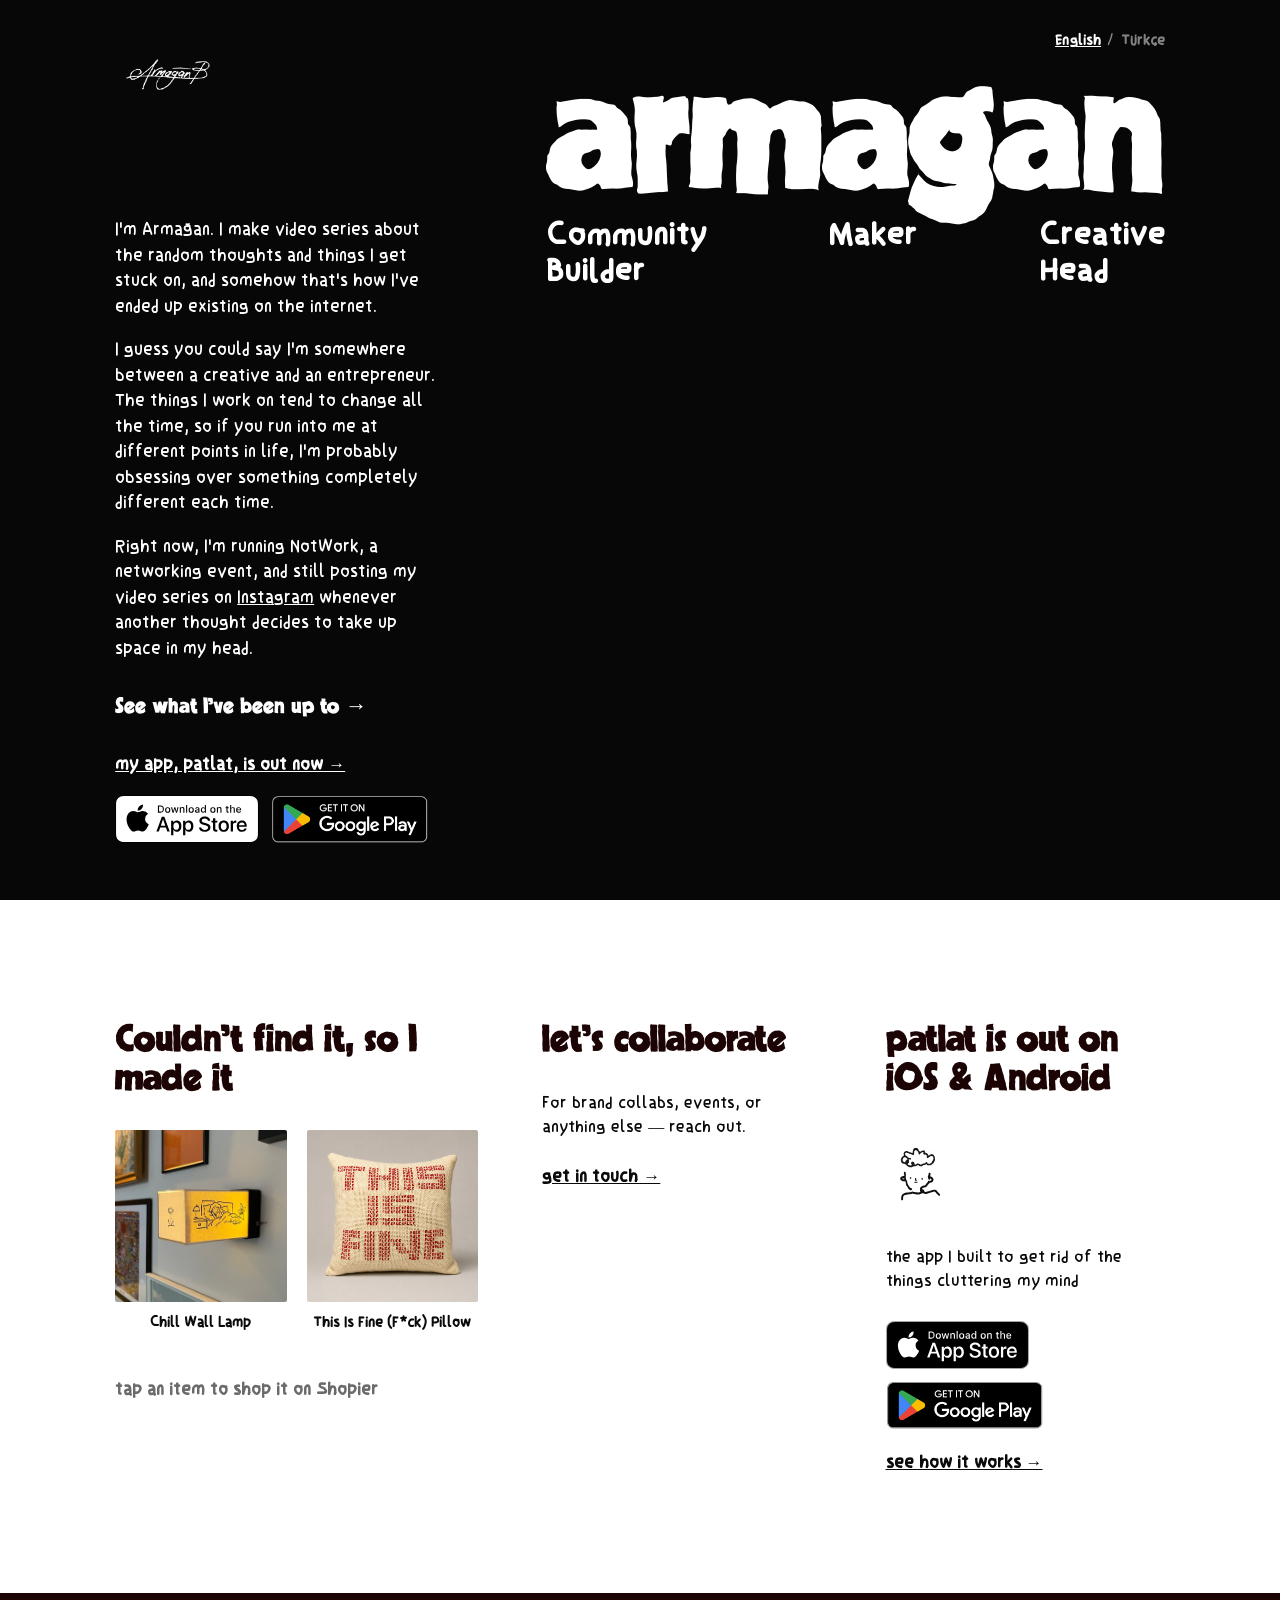
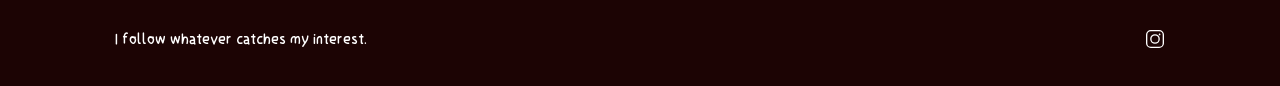
==== commit 8e3d8c47: "Drop faux italic on Armi; add Maker title under the name (EN/TR) Co-Authored-By: Claude Sonnet 5.5 <" ====
--- a/index.html
+++ b/index.html
@@ -25,6 +25,7 @@
       <h1 class="hero__name">armagan</h1>
       <div class="hero__tags">
         <span class="hero__tag" data-i18n="tag1">Community<br />Builder</span>
+        <span class="hero__tag" data-i18n="tagMaker">Maker</span>
         <span class="hero__tag" data-i18n="tag2">Creative<br />Head</span>
       </div>
     </div>
--- a/assets/css/styles.css
+++ b/assets/css/styles.css
@@ -131,7 +131,7 @@
 .hero__tag {
   font-family: 'Armi', 'Times New Roman', Times, serif;
   font-weight: bold;
-  font-style: italic;
+  font-style: normal;
   font-size: clamp(20px, 2.4vw, 32px);
   line-height: 1.15;
 }
@@ -151,7 +151,7 @@
 }
 
 .hero__intro p:not(.hero__more) {
-  font-style: italic;
+  font-style: normal;
 }
 
 .hero__intro a {
@@ -293,7 +293,7 @@
 
 .product__note {
   font-size: 14px;
-  font-style: italic;
+  font-style: normal;
   opacity: 0.75;
   margin: 0 0 24px;
 }
@@ -350,7 +350,7 @@
 .updates-header__note {
   margin: 16px 0 0;
   font-size: 14px;
-  font-style: italic;
+  font-style: normal;
 }
 
 .updates-header__note a {
@@ -392,7 +392,7 @@
 }
 
 .update-item__tag {
-  font-style: italic;
+  font-style: normal;
   font-weight: normal;
   font-size: clamp(15px, 1.4vw, 19px);
   white-space: nowrap;
@@ -454,7 +454,7 @@
 
 .updates-list__more {
   text-align: center;
-  font-style: italic;
+  font-style: normal;
   opacity: 0.65;
   margin-top: 10px;
 }
@@ -484,6 +484,14 @@
   overflow-x: auto;
   padding: 8px var(--side-pad) 40px;
   -webkit-overflow-scrolling: touch;
+}
+
+.pm-shots img:first-child {
+  margin-left: auto;
+}
+
+.pm-shots img:last-child {
+  margin-right: auto;
 }
 
 .pm-shots img {
@@ -582,7 +590,7 @@
 .showcase__cta {
   display: inline-block;
   font-weight: bold;
-  font-style: italic;
+  font-style: normal;
   font-size: 17px;
   text-decoration: underline;
 }
@@ -652,13 +660,14 @@
 
 .hero__app-link {
   font-weight: bold;
-  font-style: italic;
+  font-style: normal;
   font-size: 17px;
   text-decoration: underline;
 }
 
 .pm-cta {
   margin: 28px 0 0;
+  justify-content: center;
 }
 
 .showcase__cta--soon {
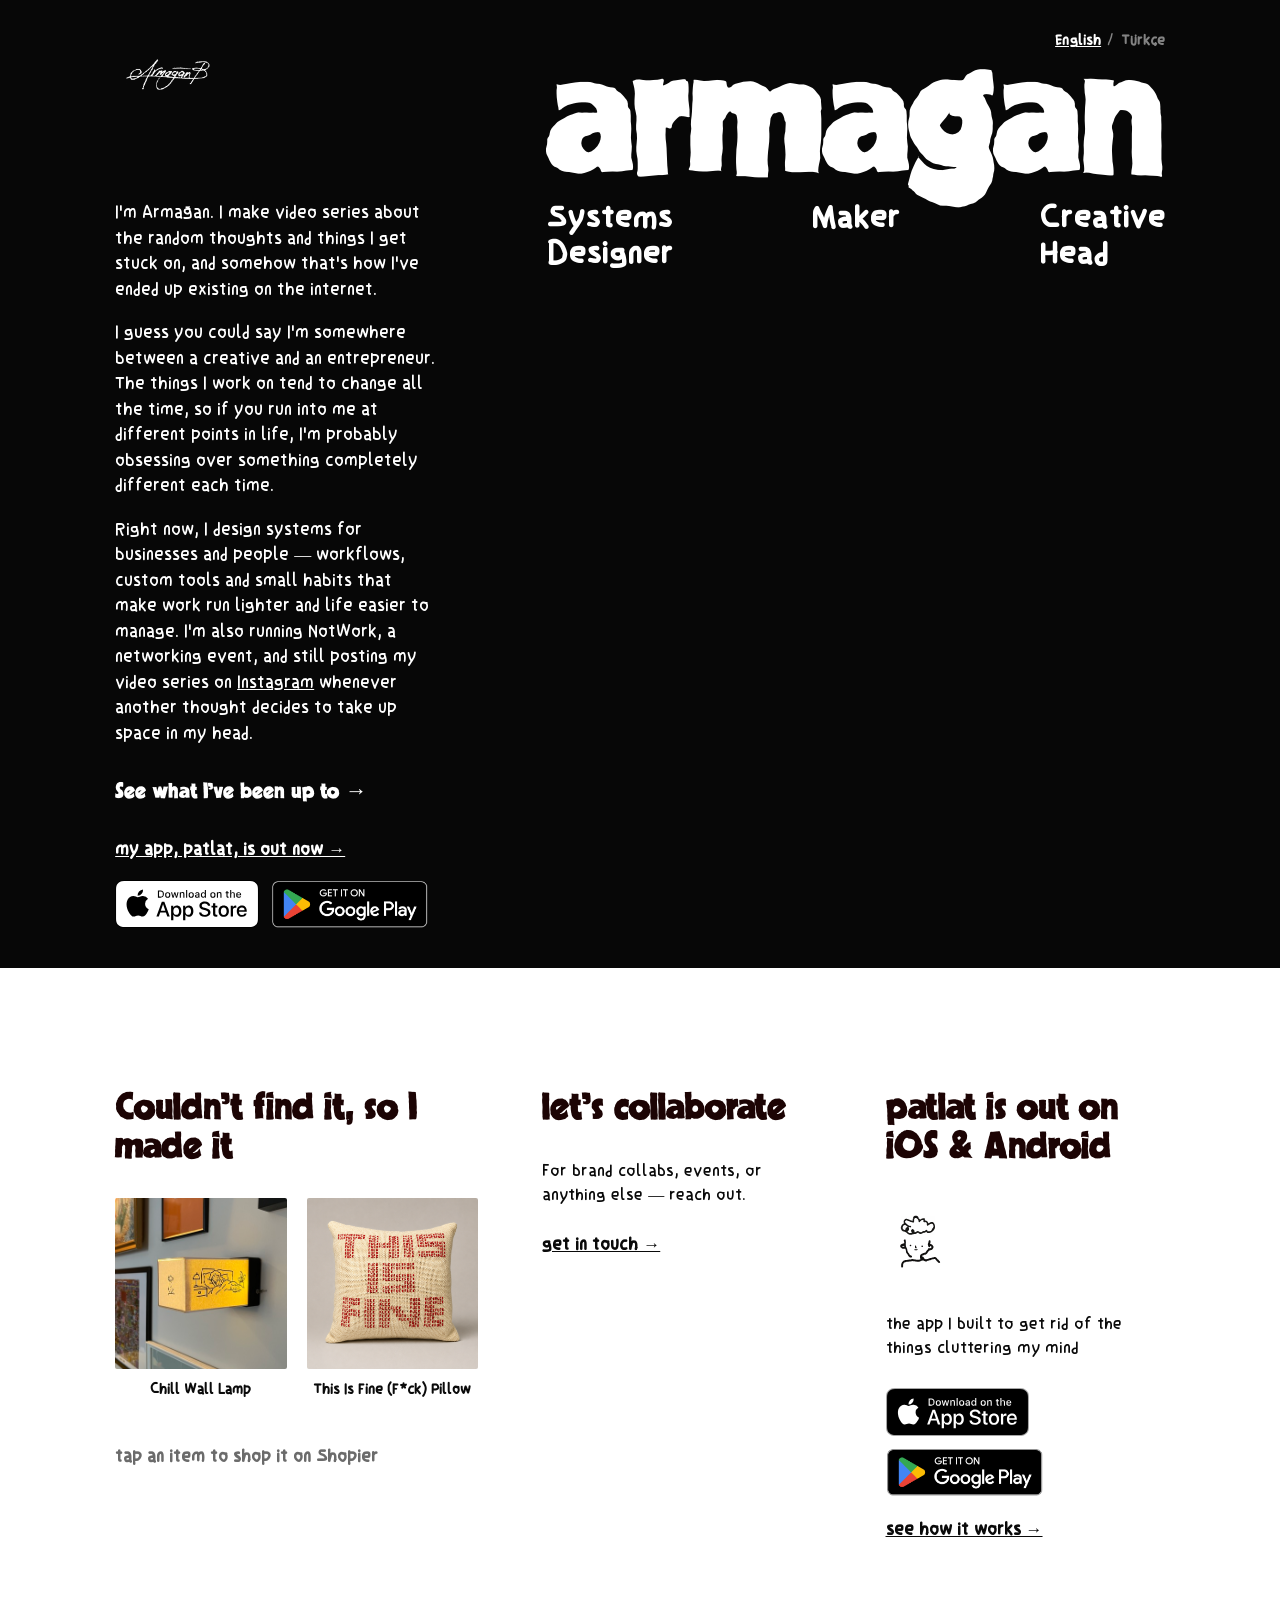
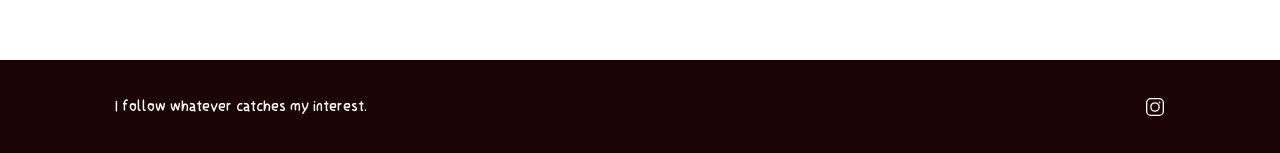
==== commit 1dd0e1f7: "Hero: replace Community Builder with Systems Designer, update bio paragraph Co-Authored-By: Claude S" ====
--- a/index.html
+++ b/index.html
@@ -24,7 +24,7 @@
     <div class="hero__center">
       <h1 class="hero__name">armagan</h1>
       <div class="hero__tags">
-        <span class="hero__tag" data-i18n="tag1">Community<br />Builder</span>
+        <span class="hero__tag" data-i18n="tag1">Systems<br />Designer</span>
         <span class="hero__tag" data-i18n="tagMaker">Maker</span>
         <span class="hero__tag" data-i18n="tag2">Creative<br />Head</span>
       </div>
@@ -41,7 +41,9 @@
         life, I'm probably obsessing over something completely different each time.
       </p>
       <p data-i18n="bio3">
-        Right now, I'm running NotWork, a networking event, and still posting my video series on
+        Right now, I design systems for businesses and people &mdash; workflows, custom tools and
+        small habits that make work run lighter and life easier to manage. I'm also running
+        NotWork, a networking event, and still posting my video series on
         <a href="https://www.instagram.com/armmagan/" target="_blank" rel="noopener">Instagram</a>
         whenever another thought decides to take up space in my head.
       </p>
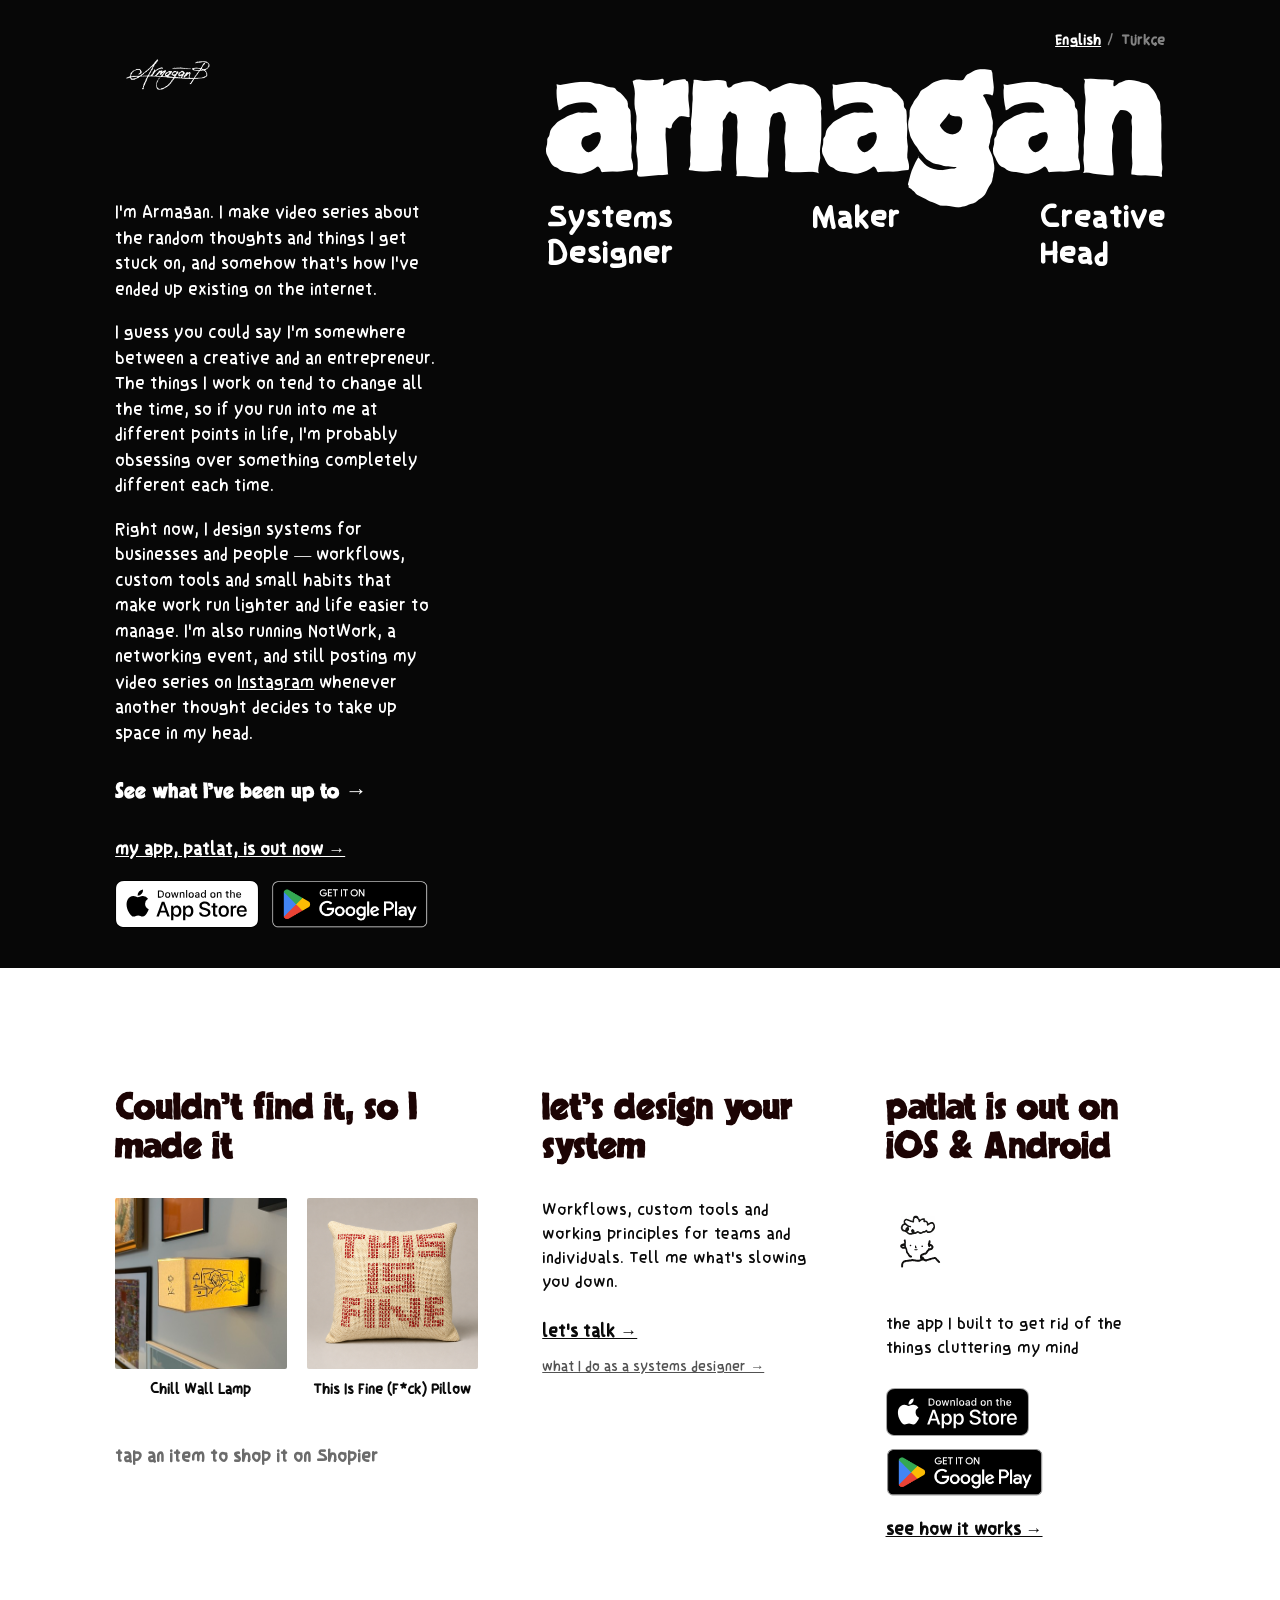
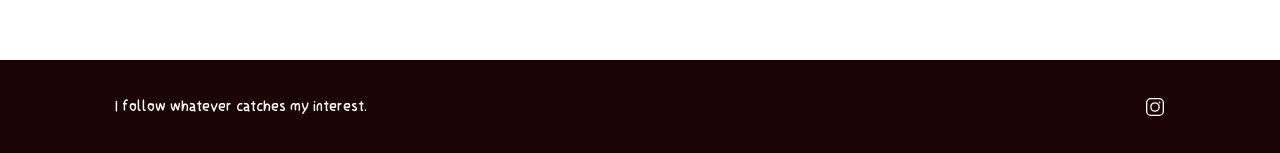
==== commit 2bfd5383: "Turn "let's collaborate" into a systems-designer CTA, add /systems page Co-Authored-By: Claude Sonne" ====
--- a/index.html
+++ b/index.html
@@ -84,9 +84,10 @@
     </div>
 
     <div class="showcase__col showcase__col--contact">
-      <h2 class="showcase__heading" data-i18n="collabHeading">let's collaborate</h2>
-      <p class="showcase__copy" data-i18n="collabCopy">For brand collabs, events, or anything else &mdash; reach out.</p>
-      <a class="showcase__cta" href="mailto:armagan@notwork.me" data-i18n="collabCta">get in touch &rarr;</a>
+      <h2 class="showcase__heading" data-i18n="collabHeading">let's design your system</h2>
+      <p class="showcase__copy" data-i18n="collabCopy">Workflows, custom tools and working principles for teams and individuals. Tell me what's slowing you down.</p>
+      <a class="showcase__cta" href="mailto:armagan@notwork.me" data-i18n="collabCta">let's talk &rarr;</a>
+      <a class="showcase__link" href="systems/" data-i18n="collabLink">what I do as a systems designer &rarr;</a>
     </div>
 
     <div class="showcase__col showcase__col--app">
--- a/assets/css/styles.css
+++ b/assets/css/styles.css
@@ -595,6 +595,18 @@
   text-decoration: underline;
 }
 
+.update-item__head + .pm-list {
+  margin-top: 14px;
+}
+
+.showcase__link {
+  display: block;
+  margin-top: 16px;
+  font-size: 14px;
+  text-decoration: underline;
+  opacity: 0.7;
+}
+
 .showcase__col--app {
   display: block;
 }
